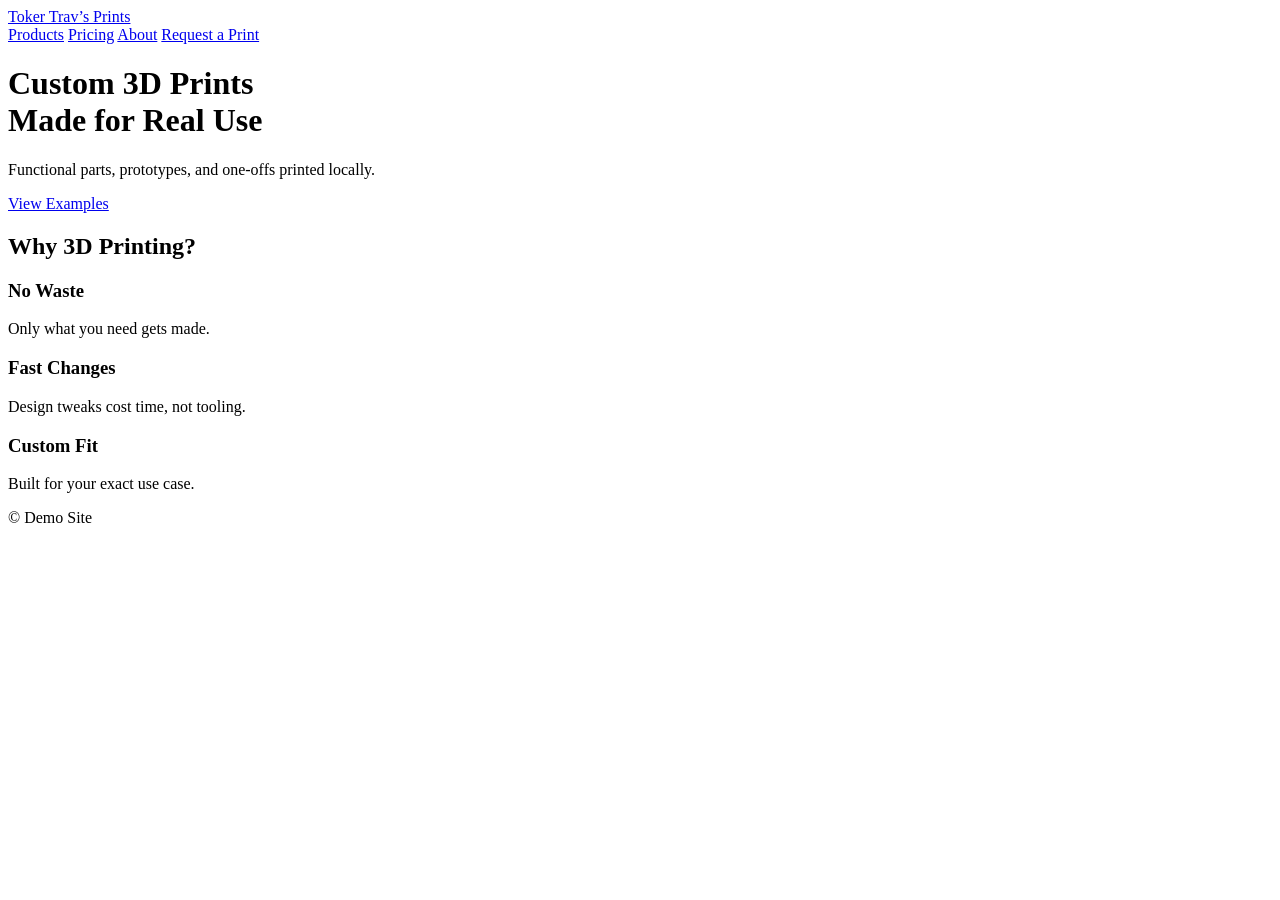
==== index.html @ 922c4897 "Add files via upload" ====
<!DOCTYPE html>
<html lang="en">
<head>
  <meta charset="UTF-8">
  <title>Toker Trav’s Prints</title>
  <link rel="stylesheet" href="css/style.css">
</head>
<body>

<div class="bg-art"></div>

<nav class="nav">
  <div class="nav-inner">
    <a class="logo" href="index.html">Toker Trav’s Prints</a>
    <div class="nav-links">
      <a href="product.html">Products</a>
      <a href="pricing.html">Pricing</a>
      <a href="about.html">About</a>
      <a href="request.html" class="nav-cta">Request a Print</a>
    </div>
  </div>
</nav>

<header class="hero">
  <h1>Custom <span>3D Prints</span><br>Made for Real Use</h1>
  <p>Functional parts, prototypes, and one‑offs printed locally.</p>
  <a class="cta" href="product.html">View Examples</a>
</header>

<section class="section">
  <h2>Why 3D Printing?</h2>
  <div class="why-grid">
    <div><h3>No Waste</h3><p>Only what you need gets made.</p></div>
    <div><h3>Fast Changes</h3><p>Design tweaks cost time, not tooling.</p></div>
    <div><h3>Custom Fit</h3><p>Built for your exact use case.</p></div>
  </div>
</section>

<footer>© Demo Site</footer>
</body>
</html>
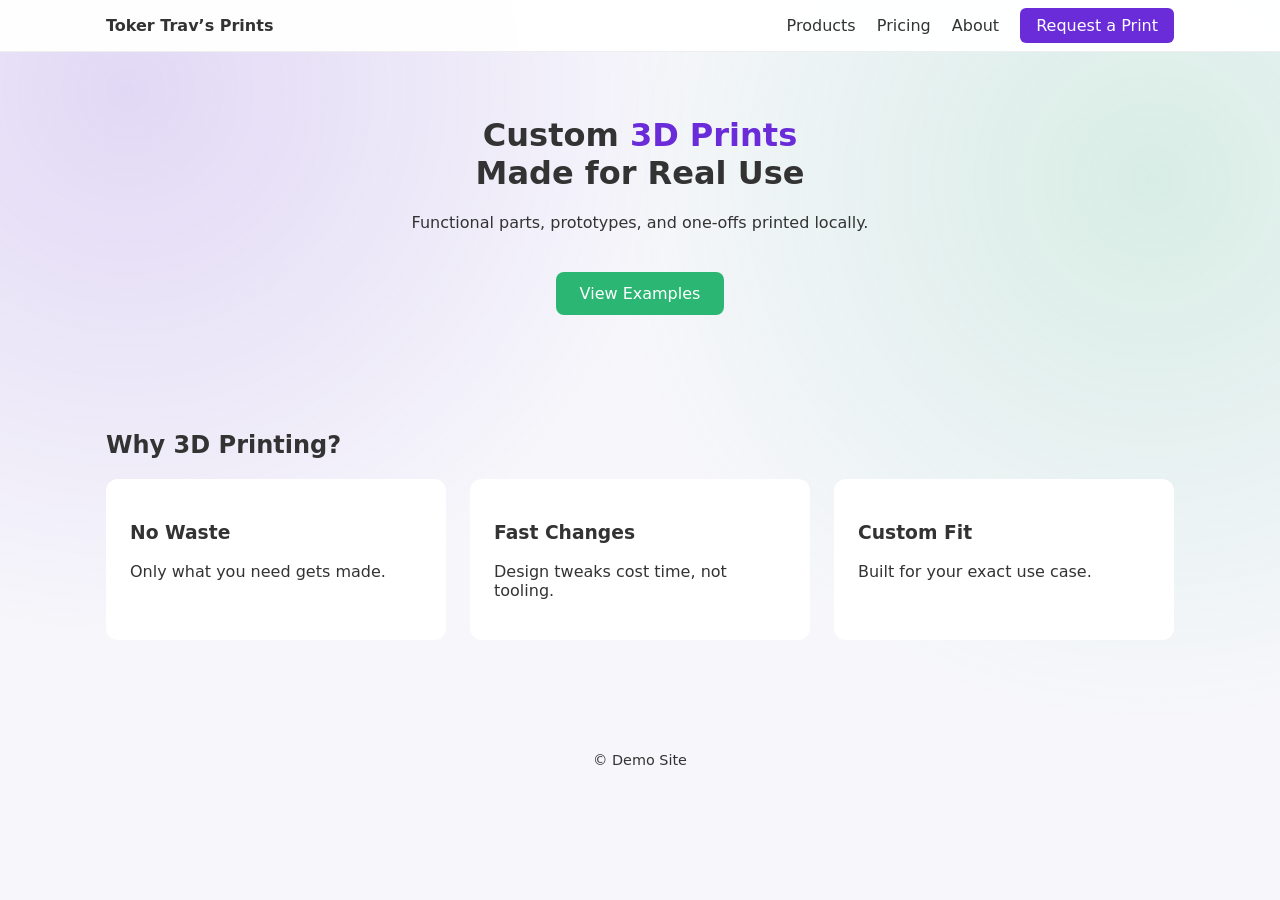
==== commit 739f68d6: "Add files via upload" ====
--- a/index.html
+++ b/index.html
@@ -3,7 +3,7 @@
 <head>
   <meta charset="UTF-8">
   <title>Toker Trav’s Prints</title>
-  <link rel="stylesheet" href="css/style.css">
+  <link rel="stylesheet" href="style.css">
 </head>
 <body>
 
@@ -37,5 +37,6 @@
 </section>
 
 <footer>© Demo Site</footer>
+<script src="main.js"></script>
 </body>
 </html>
--- a/style.css
+++ b/style.css
@@ -0,0 +1,170 @@
+:root {
+  --purple: #6a2bd9;
+  --green: #2bb673;
+  --bg: #f7f7fb;
+  --text: #333;
+}
+
+* {
+  box-sizing: border-box;
+  font-family: system-ui, sans-serif;
+}
+
+body {
+  margin: 0;
+  background: var(--bg);
+  color: var(--text);
+}
+
+a {
+  color: inherit;
+  text-decoration: none;
+}
+
+/* BACKGROUND */
+.bg-art {
+  position: fixed;
+  inset: 0;
+  z-index: -1;
+  background:
+    radial-gradient(circle at 10% 10%, rgba(106,43,217,0.15), transparent 40%),
+    radial-gradient(circle at 90% 20%, rgba(43,182,115,0.15), transparent 40%);
+}
+
+/* NAV */
+.nav {
+  background: rgba(255,255,255,0.95);
+  border-bottom: 1px solid #eee;
+  position: sticky;
+  top: 0;
+  z-index: 10;
+}
+
+.nav-inner {
+  max-width: 1100px;
+  margin: auto;
+  padding: 1rem;
+  display: flex;
+  justify-content: space-between;
+  align-items: center;
+}
+
+.logo {
+  font-weight: 700;
+}
+
+.nav-links a {
+  margin-left: 1rem;
+}
+
+.nav-cta {
+  background: var(--purple);
+  color: white;
+  padding: 0.5rem 1rem;
+  border-radius: 6px;
+}
+
+/* HERO */
+.hero {
+  max-width: 900px;
+  margin: 4rem auto;
+  padding: 0 1rem;
+  text-align: center;
+}
+
+.hero.small {
+  margin: 2.5rem auto;
+}
+
+.hero span {
+  color: var(--purple);
+}
+
+.cta {
+  display: inline-block;
+  margin-top: 1.5rem;
+  padding: 0.75rem 1.5rem;
+  background: var(--green);
+  color: white;
+  border-radius: 8px;
+}
+
+/* SECTIONS */
+.section {
+  max-width: 1100px;
+  margin: 3rem auto;
+  padding: 2rem 1rem;
+}
+
+.section.alt {
+  background: white;
+  border-radius: 16px;
+}
+
+/* GRIDS */
+.why-grid,
+.product-grid {
+  display: grid;
+  grid-template-columns: repeat(auto-fit, minmax(220px, 1fr));
+  gap: 1.5rem;
+}
+
+.why-grid div,
+.product-card {
+  background: white;
+  padding: 1.5rem;
+  border-radius: 12px;
+}
+
+/* PRODUCT */
+.product-card {
+  transition: transform 0.2s, box-shadow 0.2s;
+}
+
+.product-card:hover {
+  transform: translateY(-4px);
+  box-shadow: 0 10px 30px rgba(0,0,0,0.1);
+}
+
+.img-placeholder {
+  height: 140px;
+  background: linear-gradient(135deg, var(--purple), var(--green));
+  color: white;
+  display: flex;
+  align-items: center;
+  justify-content: center;
+  border-radius: 8px;
+  margin-bottom: 0.75rem;
+  font-weight: bold;
+}
+
+/* FORM */
+.quote-form {
+  max-width: 600px;
+  margin: auto;
+}
+
+.quote-form label {
+  display: block;
+  margin-bottom: 1rem;
+}
+
+.quote-form input,
+.quote-form textarea,
+.quote-form select {
+  width: 100%;
+  padding: 0.6rem;
+  margin-top: 0.3rem;
+}
+
+.form-note {
+  font-size: 0.85rem;
+  color: #666;
+}
+
+/* FOOTER */
+footer {
+  text-align: center;
+  padding: 2rem;
+  font-size: 0.9rem;
+}
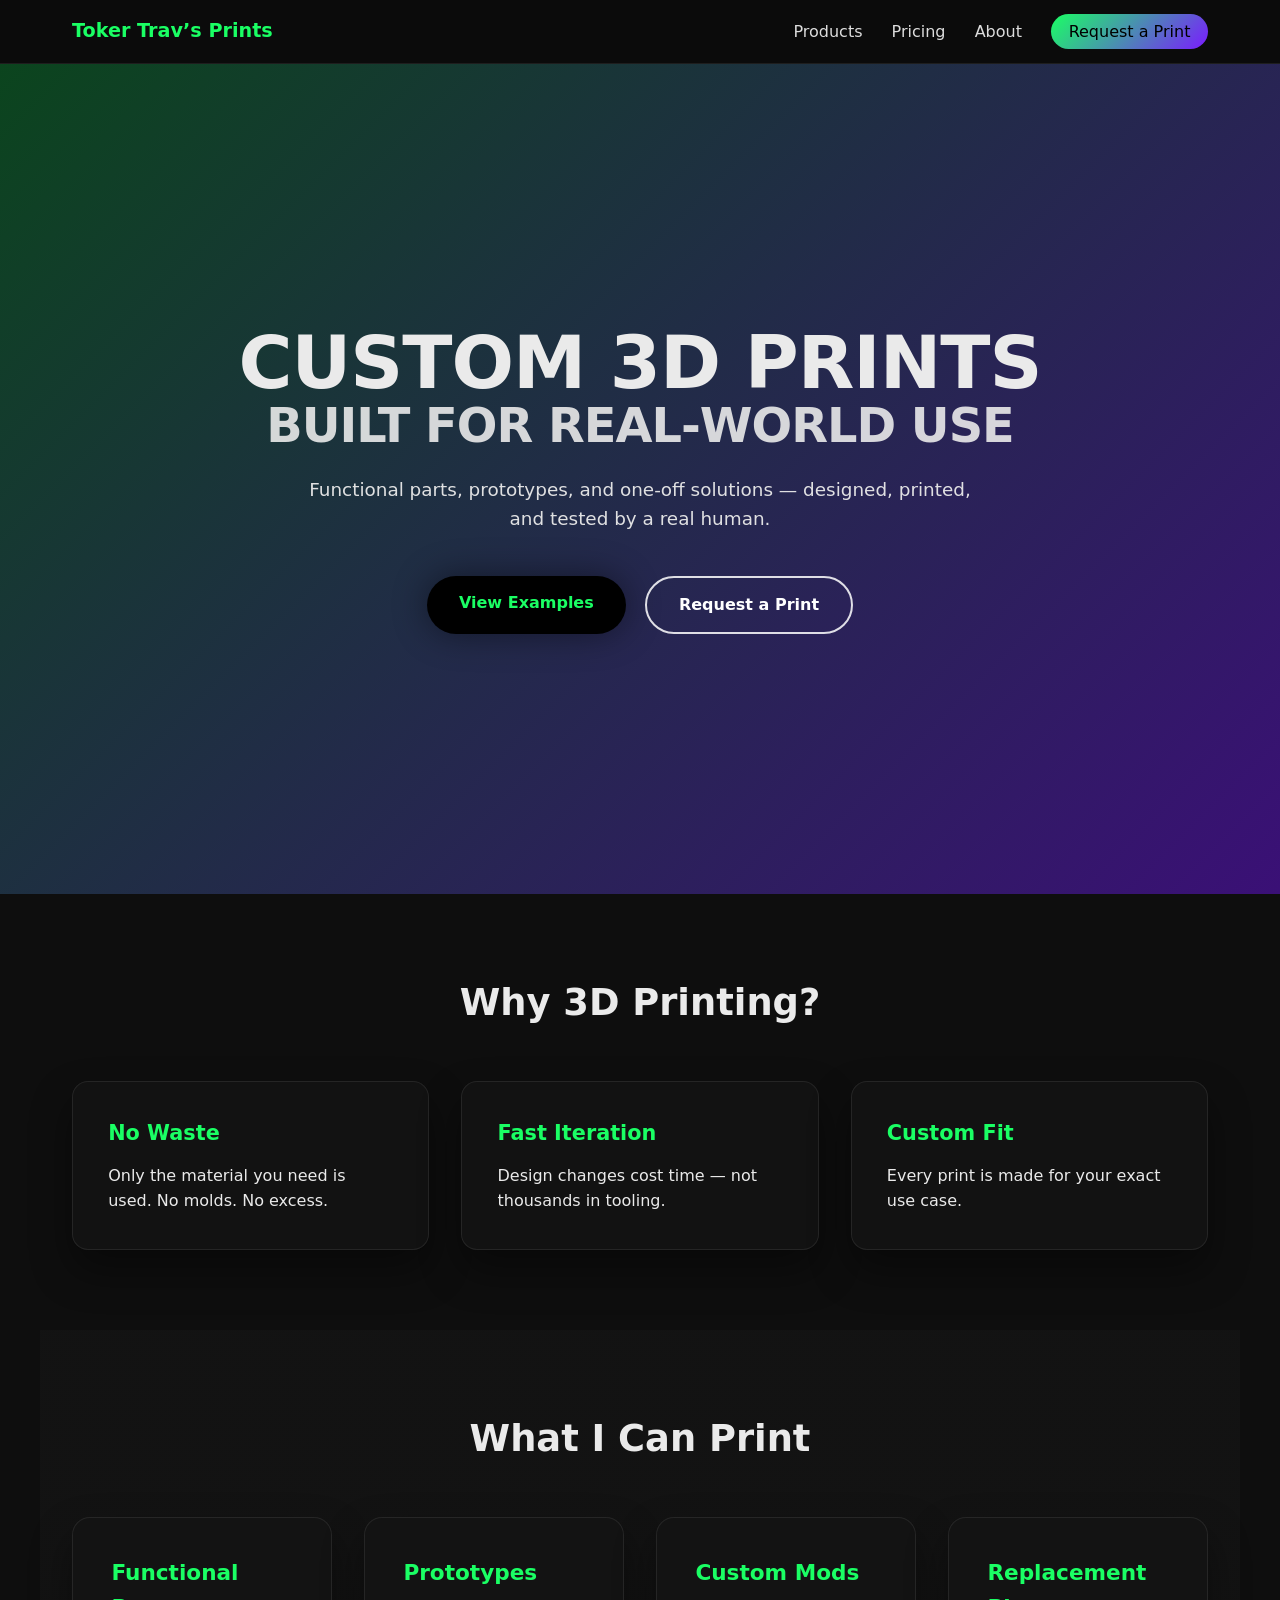
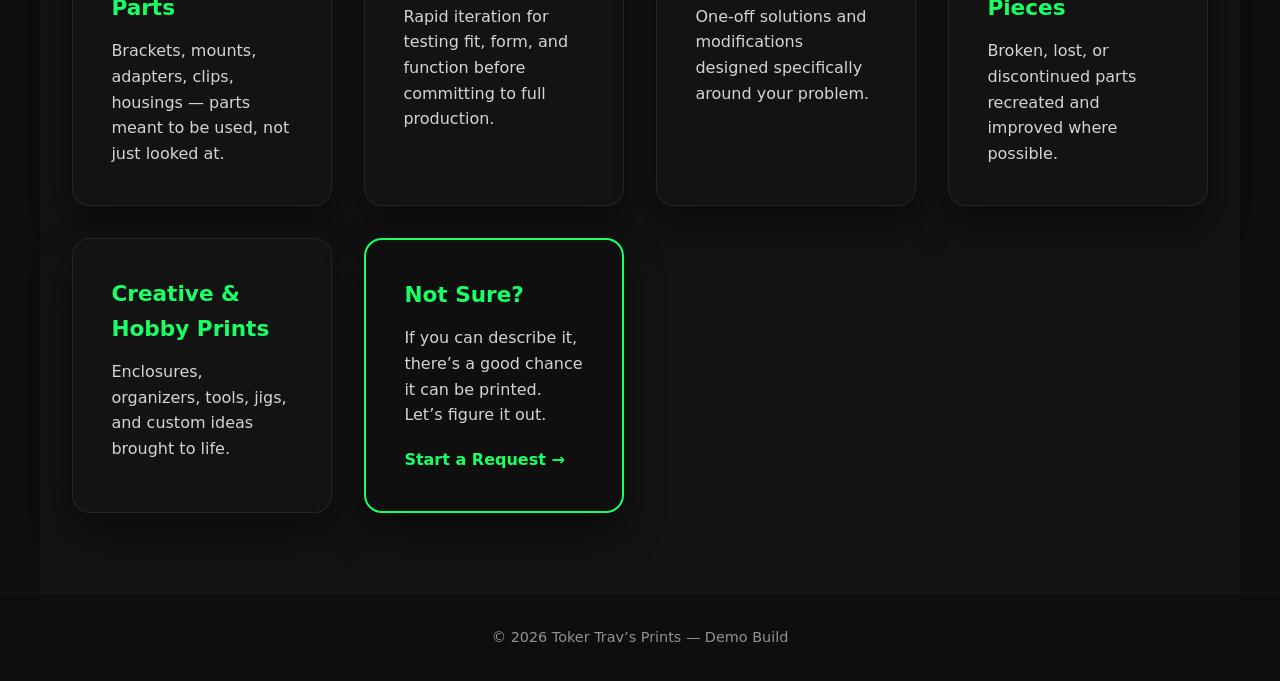
==== commit b6e7fe51: "Add files via upload" ====
--- a/index.html
+++ b/index.html
@@ -3,12 +3,12 @@
 <head>
   <meta charset="UTF-8">
   <title>Toker Trav’s Prints</title>
+  <meta name="viewport" content="width=device-width, initial-scale=1.0">
   <link rel="stylesheet" href="style.css">
 </head>
 <body>
 
-<div class="bg-art"></div>
-
+<!-- NAV -->
 <nav class="nav">
   <div class="nav-inner">
     <a class="logo" href="index.html">Toker Trav’s Prints</a>
@@ -21,22 +21,106 @@
   </div>
 </nav>
 
+<!-- HERO -->
 <header class="hero">
-  <h1>Custom <span>3D Prints</span><br>Made for Real Use</h1>
-  <p>Functional parts, prototypes, and one‑offs printed locally.</p>
-  <a class="cta" href="product.html">View Examples</a>
+  <div class="hero-inner">
+    <h1>
+      Custom 3D Prints
+      <span>Built for Real‑World Use</span>
+    </h1>
+
+    <p>
+      Functional parts, prototypes, and one‑off solutions —
+      designed, printed, and tested by a real human.
+    </p>
+
+    <div class="hero-actions">
+      <a href="product.html" class="cta primary">View Examples</a>
+      <a href="request.html" class="cta ghost">Request a Print</a>
+    </div>
+  </div>
 </header>
 
+<!-- WHY SECTION -->
 <section class="section">
   <h2>Why 3D Printing?</h2>
+
   <div class="why-grid">
-    <div><h3>No Waste</h3><p>Only what you need gets made.</p></div>
-    <div><h3>Fast Changes</h3><p>Design tweaks cost time, not tooling.</p></div>
-    <div><h3>Custom Fit</h3><p>Built for your exact use case.</p></div>
+    <div class="why-card">
+      <h3>No Waste</h3>
+      <p>Only the material you need is used. No molds. No excess.</p>
+    </div>
+
+    <div class="why-card">
+      <h3>Fast Iteration</h3>
+      <p>Design changes cost time — not thousands in tooling.</p>
+    </div>
+
+    <div class="why-card">
+      <h3>Custom Fit</h3>
+      <p>Every print is made for your exact use case.</p>
+    </div>
+  </div>
+</section>
+<section class="section services">
+  <h2>What I Can Print</h2>
+
+  <div class="services-grid">
+    <div class="service-card">
+      <h3>Functional Parts</h3>
+      <p>
+        Brackets, mounts, adapters, clips, housings —
+        parts meant to be used, not just looked at.
+      </p>
+    </div>
+
+    <div class="service-card">
+      <h3>Prototypes</h3>
+      <p>
+        Rapid iteration for testing fit, form, and function
+        before committing to full production.
+      </p>
+    </div>
+
+    <div class="service-card">
+      <h3>Custom Mods</h3>
+      <p>
+        One‑off solutions and modifications designed
+        specifically around your problem.
+      </p>
+    </div>
+
+    <div class="service-card">
+      <h3>Replacement Pieces</h3>
+      <p>
+        Broken, lost, or discontinued parts recreated
+        and improved where possible.
+      </p>
+    </div>
+
+    <div class="service-card">
+      <h3>Creative & Hobby Prints</h3>
+      <p>
+        Enclosures, organizers, tools, jigs,
+        and custom ideas brought to life.
+      </p>
+    </div>
+
+    <div class="service-card highlight">
+      <h3>Not Sure?</h3>
+      <p>
+        If you can describe it, there’s a good chance
+        it can be printed. Let’s figure it out.
+      </p>
+      <a href="request.html" class="service-link">Start a Request →</a>
+    </div>
   </div>
 </section>
 
-<footer>© Demo Site</footer>
-<script src="main.js"></script>
+
+<footer class="footer">
+  © 2026 Toker Trav’s Prints — Demo Build
+</footer>
+
 </body>
 </html>
--- a/style.css
+++ b/style.css
@@ -1,170 +1,433 @@
-:root {
-  --purple: #6a2bd9;
-  --green: #2bb673;
-  --bg: #f7f7fb;
-  --text: #333;
-}
+/* =========================
+   RESET + BASE
+========================= */
 
 * {
   box-sizing: border-box;
-  font-family: system-ui, sans-serif;
+  margin: 0;
+  padding: 0;
 }
 
 body {
-  margin: 0;
-  background: var(--bg);
-  color: var(--text);
+  font-family: system-ui, -apple-system, BlinkMacSystemFont, sans-serif;
+  background: #0e0e0e;
+  color: #eaeaea;
+  line-height: 1.6;
 }
 
 a {
   color: inherit;
-  text-decoration: none;
-}
-
-/* BACKGROUND */
-.bg-art {
-  position: fixed;
-  inset: 0;
-  z-index: -1;
-  background:
-    radial-gradient(circle at 10% 10%, rgba(106,43,217,0.15), transparent 40%),
-    radial-gradient(circle at 90% 20%, rgba(43,182,115,0.15), transparent 40%);
-}
-
-/* NAV */
+}
+
+/* =========================
+   NAVIGATION
+========================= */
+
 .nav {
-  background: rgba(255,255,255,0.95);
-  border-bottom: 1px solid #eee;
+  background: #0b0b0b;
+  border-bottom: 1px solid rgba(255,255,255,0.08);
   position: sticky;
   top: 0;
-  z-index: 10;
+  z-index: 50;
 }
 
 .nav-inner {
-  max-width: 1100px;
+  max-width: 1200px;
   margin: auto;
-  padding: 1rem;
+  padding: 1rem 2rem;
   display: flex;
   justify-content: space-between;
   align-items: center;
 }
 
 .logo {
+  font-size: 1.2rem;
+  font-weight: 800;
+  color: #1aff64;
+  text-decoration: none;
+}
+
+.nav-links a {
+  margin-left: 1.5rem;
+  text-decoration: none;
+  color: #ddd;
+  font-weight: 500;
+  transition: color 0.2s ease;
+}
+
+.nav-links a:hover {
+  color: #1aff64;
+}
+
+.nav-cta {
+  padding: 0.5rem 1.1rem;
+  border-radius: 999px;
+  background: linear-gradient(135deg, #1aff64, #7a1cff);
+  color: #000 !important;
   font-weight: 700;
 }
 
-.nav-links a {
-  margin-left: 1rem;
-}
-
-.nav-cta {
-  background: var(--purple);
-  color: white;
-  padding: 0.5rem 1rem;
-  border-radius: 6px;
-}
-
-/* HERO */
+/* =========================
+   HERO
+========================= */
+
 .hero {
-  max-width: 900px;
-  margin: 4rem auto;
-  padding: 0 1rem;
-  text-align: center;
-}
-
-.hero.small {
-  margin: 2.5rem auto;
-}
-
-.hero span {
-  color: var(--purple);
-}
-
-.cta {
-  display: inline-block;
-  margin-top: 1.5rem;
-  padding: 0.75rem 1.5rem;
-  background: var(--green);
-  color: white;
-  border-radius: 8px;
-}
-
-/* SECTIONS */
-.section {
-  max-width: 1100px;
-  margin: 3rem auto;
-  padding: 2rem 1rem;
-}
-
-.section.alt {
-  background: white;
-  border-radius: 16px;
-}
-
-/* GRIDS */
-.why-grid,
-.product-grid {
-  display: grid;
-  grid-template-columns: repeat(auto-fit, minmax(220px, 1fr));
-  gap: 1.5rem;
-}
-
-.why-grid div,
-.product-card {
-  background: white;
-  padding: 1.5rem;
-  border-radius: 12px;
-}
-
-/* PRODUCT */
-.product-card {
-  transition: transform 0.2s, box-shadow 0.2s;
-}
-
-.product-card:hover {
-  transform: translateY(-4px);
-  box-shadow: 0 10px 30px rgba(0,0,0,0.1);
-}
-
-.img-placeholder {
-  height: 140px;
-  background: linear-gradient(135deg, var(--purple), var(--green));
-  color: white;
+  min-height: calc(100vh - 70px);
   display: flex;
   align-items: center;
   justify-content: center;
-  border-radius: 8px;
-  margin-bottom: 0.75rem;
-  font-weight: bold;
-}
-
-/* FORM */
-.quote-form {
-  max-width: 600px;
+  padding: 5rem 2rem;
+  position: relative;
+  overflow: hidden;
+
+  background-image:
+    linear-gradient(
+      135deg,
+      rgba(26,255,100,0.25),
+      rgba(122,28,255,0.45)
+    ),
+    linear-gradient(
+      rgba(0,0,0,0.6),
+      rgba(0,0,0,0.6)
+    ),
+    url("https://www.nanalyze.com/app/uploads/2020/06/Investing-3D-Printing-Stocks-Teaser-1024x683.jpg.webp");
+
+  background-size: cover;
+  background-position: center;
+  background-repeat: no-repeat;
+}
+
+.hero-inner {
+  max-width: 900px;
+  text-align: center;
+  animation: heroFade 0.9s ease-out forwards;
+}
+
+.hero h1 {
+  font-size: clamp(3rem, 6vw, 4.6rem);
+  font-weight: 900;
+  text-transform: uppercase;
+  letter-spacing: -1px;
+  line-height: 1.05;
+  margin-bottom: 1.5rem;
+}
+
+.hero h1 span {
+  display: block;
+  font-size: 0.65em;
+  font-weight: 600;
+  opacity: 0.9;
+}
+
+.hero p {
+  max-width: 700px;
+  margin: 0 auto 2.6rem;
+  font-size: 1.15rem;
+  opacity: 0.95;
+}
+
+/* =========================
+   HERO BUTTONS
+========================= */
+
+.hero-actions {
+  display: flex;
+  gap: 1.2rem;
+  justify-content: center;
+  flex-wrap: wrap;
+}
+
+.cta {
+  padding: 0.9rem 2rem;
+  border-radius: 999px;
+  font-weight: 700;
+  text-decoration: none;
+  transition: all 0.25s ease;
+}
+
+.cta.primary {
+  background: #000;
+  color: #1aff64;
+  box-shadow: 0 0 35px rgba(0,0,0,0.45);
+}
+
+.cta.primary:hover {
+  transform: translateY(-3px) scale(1.04);
+  box-shadow: 0 0 55px rgba(26,255,100,0.8);
+}
+
+.cta.ghost {
+  border: 2px solid rgba(255,255,255,0.85);
+  color: #fff;
+}
+
+.cta.ghost:hover {
+  background: rgba(255,255,255,0.15);
+  transform: translateY(-3px);
+}
+
+/* =========================
+   SECTIONS
+========================= */
+
+.section {
+  max-width: 1200px;
   margin: auto;
-}
-
-.quote-form label {
-  display: block;
-  margin-bottom: 1rem;
-}
-
-.quote-form input,
-.quote-form textarea,
-.quote-form select {
-  width: 100%;
-  padding: 0.6rem;
-  margin-top: 0.3rem;
-}
-
-.form-note {
-  font-size: 0.85rem;
-  color: #666;
-}
-
-/* FOOTER */
-footer {
+  padding: 5rem 2rem;
+}
+
+.section h2 {
+  text-align: center;
+  font-size: 2.3rem;
+  margin-bottom: 3rem;
+}
+
+/* =========================
+   WHY / SERVICES GRID
+========================= */
+
+.why-grid {
+  display: grid;
+  grid-template-columns: repeat(auto-fit, minmax(250px, 1fr));
+  gap: 2rem;
+}
+
+.why-card {
+  background: #151515;
+  border: 1px solid rgba(255,255,255,0.08);
+  border-radius: 16px;
+  padding: 2.2rem;
+  transition: all 0.3s ease;
+  position: relative;
+}
+
+.why-card::before {
+  content: "";
+  position: absolute;
+  inset: 0;
+  border-radius: 16px;
+  background: linear-gradient(135deg, #1aff64, #7a1cff);
+  opacity: 0;
+  z-index: -1;
+  transition: opacity 0.3s ease;
+}
+
+.why-card:hover::before {
+  opacity: 0.25;
+}
+
+.why-card:hover {
+  transform: translateY(-6px);
+  box-shadow: 0 0 35px rgba(122,28,255,0.45);
+}
+
+.why-card h3 {
+  color: #1aff64;
+  margin-bottom: 0.8rem;
+  font-size: 1.3rem;
+}
+
+/* =========================
+   FOOTER
+========================= */
+
+.footer {
   text-align: center;
   padding: 2rem;
   font-size: 0.9rem;
-}
+  opacity: 0.6;
+  border-top: 1px solid rgba(255,255,255,0.08);
+}
+
+/* =========================
+   ANIMATIONS
+========================= */
+
+@keyframes heroFade {
+  from {
+    opacity: 0;
+    transform: translateY(25px);
+  }
+  to {
+    opacity: 1;
+    transform: translateY(0);
+  }
+}
+/* =========================
+   SERVICES
+========================= */
+
+.services {
+  background: linear-gradient(
+    rgba(255,255,255,0.02),
+    rgba(255,255,255,0.02)
+  );
+}
+
+.services-grid {
+  display: grid;
+  grid-template-columns: repeat(auto-fit, minmax(260px, 1fr));
+  gap: 2rem;
+}
+
+.service-card {
+  background: #141414;
+  border: 1px solid rgba(255,255,255,0.08);
+  border-radius: 18px;
+  padding: 2.4rem;
+  transition: all 0.35s ease;
+  position: relative;
+}
+
+.service-card::after {
+  content: "";
+  position: absolute;
+  inset: 0;
+  border-radius: 18px;
+  background: linear-gradient(135deg, #1aff64, #7a1cff);
+  opacity: 0;
+  z-index: -1;
+  transition: opacity 0.35s ease;
+}
+
+.service-card:hover::after {
+  opacity: 0.25;
+}
+
+.service-card:hover {
+  transform: translateY(-8px);
+  box-shadow: 0 0 40px rgba(26,255,100,0.25);
+}
+
+.service-card h3 {
+  color: #1aff64;
+  font-size: 1.35rem;
+  margin-bottom: 0.8rem;
+}
+
+.service-card p {
+  opacity: 0.9;
+  font-size: 1rem;
+}
+
+.service-card.highlight {
+  background: #0f0f0f;
+  border: 2px solid #1aff64;
+}
+
+.service-link {
+  display: inline-block;
+  margin-top: 1.2rem;
+  color: #1aff64;
+  font-weight: 700;
+  text-decoration: none;
+}
+
+.service-link:hover {
+  text-decoration: underline;
+}
+/* =========================
+   REQUEST PAGE BACKGROUND
+========================= */
+
+.request-page {
+  background-image:
+    linear-gradient(
+      rgba(0,0,0,0.65),
+      rgba(0,0,0,0.65)
+    ),
+    linear-gradient(
+      135deg,
+      rgba(26,255,100,0.2),
+      rgba(122,28,255,0.3)
+    ),
+    url("https://media.istockphoto.com/id/1316710081/photo/3d-printer-printing-prototypes.jpg?s=612x612&w=0&k=20&c=ET2KgbKfgAQu2VvZBUPziK815zf961Yl4xEodSxT2to=");
+
+  background-size: cover;
+  background-position: center;
+  background-attachment: fixed;
+}
+/* =========================
+   PRODUCTS PAGE BACKGROUND
+========================= */
+
+.products-page {
+  background-image:
+    linear-gradient(
+      rgba(0,0,0,0.65),
+      rgba(0,0,0,0.65)
+    ),
+    linear-gradient(
+      135deg,
+      rgba(26,255,100,0.2),
+      rgba(122,28,255,0.3)
+    ),
+    url("https://pic2-cdn.creality.com/comp/model/e7fe10ad9dd301700969cd9aa1ae2544.webp");
+
+  background-size: cover;
+  background-position: center;
+  background-attachment: fixed;
+}
+/* =========================
+   PRICING PAGE BACKGROUND
+========================= */
+
+.pricing-page {
+  background-image:
+    linear-gradient(
+      rgba(0,0,0,0.65),
+      rgba(0,0,0,0.65)
+    ),
+    linear-gradient(
+      135deg,
+      rgba(26,255,100,0.2),
+      rgba(122,28,255,0.3)
+    ),
+    url("https://media.istockphoto.com/id/1297185214/photo/multicolored-filaments-of-plastic-for-printing-on-3d-printer-close-up.jpg?s=612x612&w=0&k=20&c=EPEfc2m31w-EQArc0e_ueI-VNDVIYcNPSI8PShlg7Kg=");
+
+  background-size: cover;
+  background-position: center;
+  background-attachment: fixed;
+}
+/* =========================
+   ABOUT PAGE BACKGROUND
+========================= */
+
+.about-page {
+  background-image:
+    linear-gradient(
+      rgba(0,0,0,0.65),
+      rgba(0,0,0,0.65)
+    ),
+    linear-gradient(
+      135deg,
+      rgba(26,255,100,0.2),
+      rgba(122,28,255,0.3)
+    ),
+    url("https://media.istockphoto.com/id/1269868014/photo/3d-printer-printing-prototypes.jpg?s=612x612&w=0&k=20&c=FEJ5oGATwYZKfly52NRWZx2GqeuoD1FIFIgGSwmirt0=");
+
+  background-size: cover;
+  background-position: center;
+  background-attachment: fixed;
+}
+/* =========================
+   GLASS CARD POLISH
+========================= */
+
+.why-card,
+.pricing-card,
+.service-card {
+  background: rgba(20, 20, 20, 0.75);
+  backdrop-filter: blur(10px);
+  -webkit-backdrop-filter: blur(10px);
+  border: 1px solid rgba(255,255,255,0.08);
+  box-shadow: 0 20px 40px rgba(0,0,0,0.4);
+  transition: transform 0.3s ease, box-shadow 0.3s ease;
+}
+
+.why-card:hover,
+.pricing-card:hover,
+.service-card:hover {
+  transform: translateY(-6px);
+  box-shadow: 0 30px 60px rgba(0,0,0,0.6);
+}
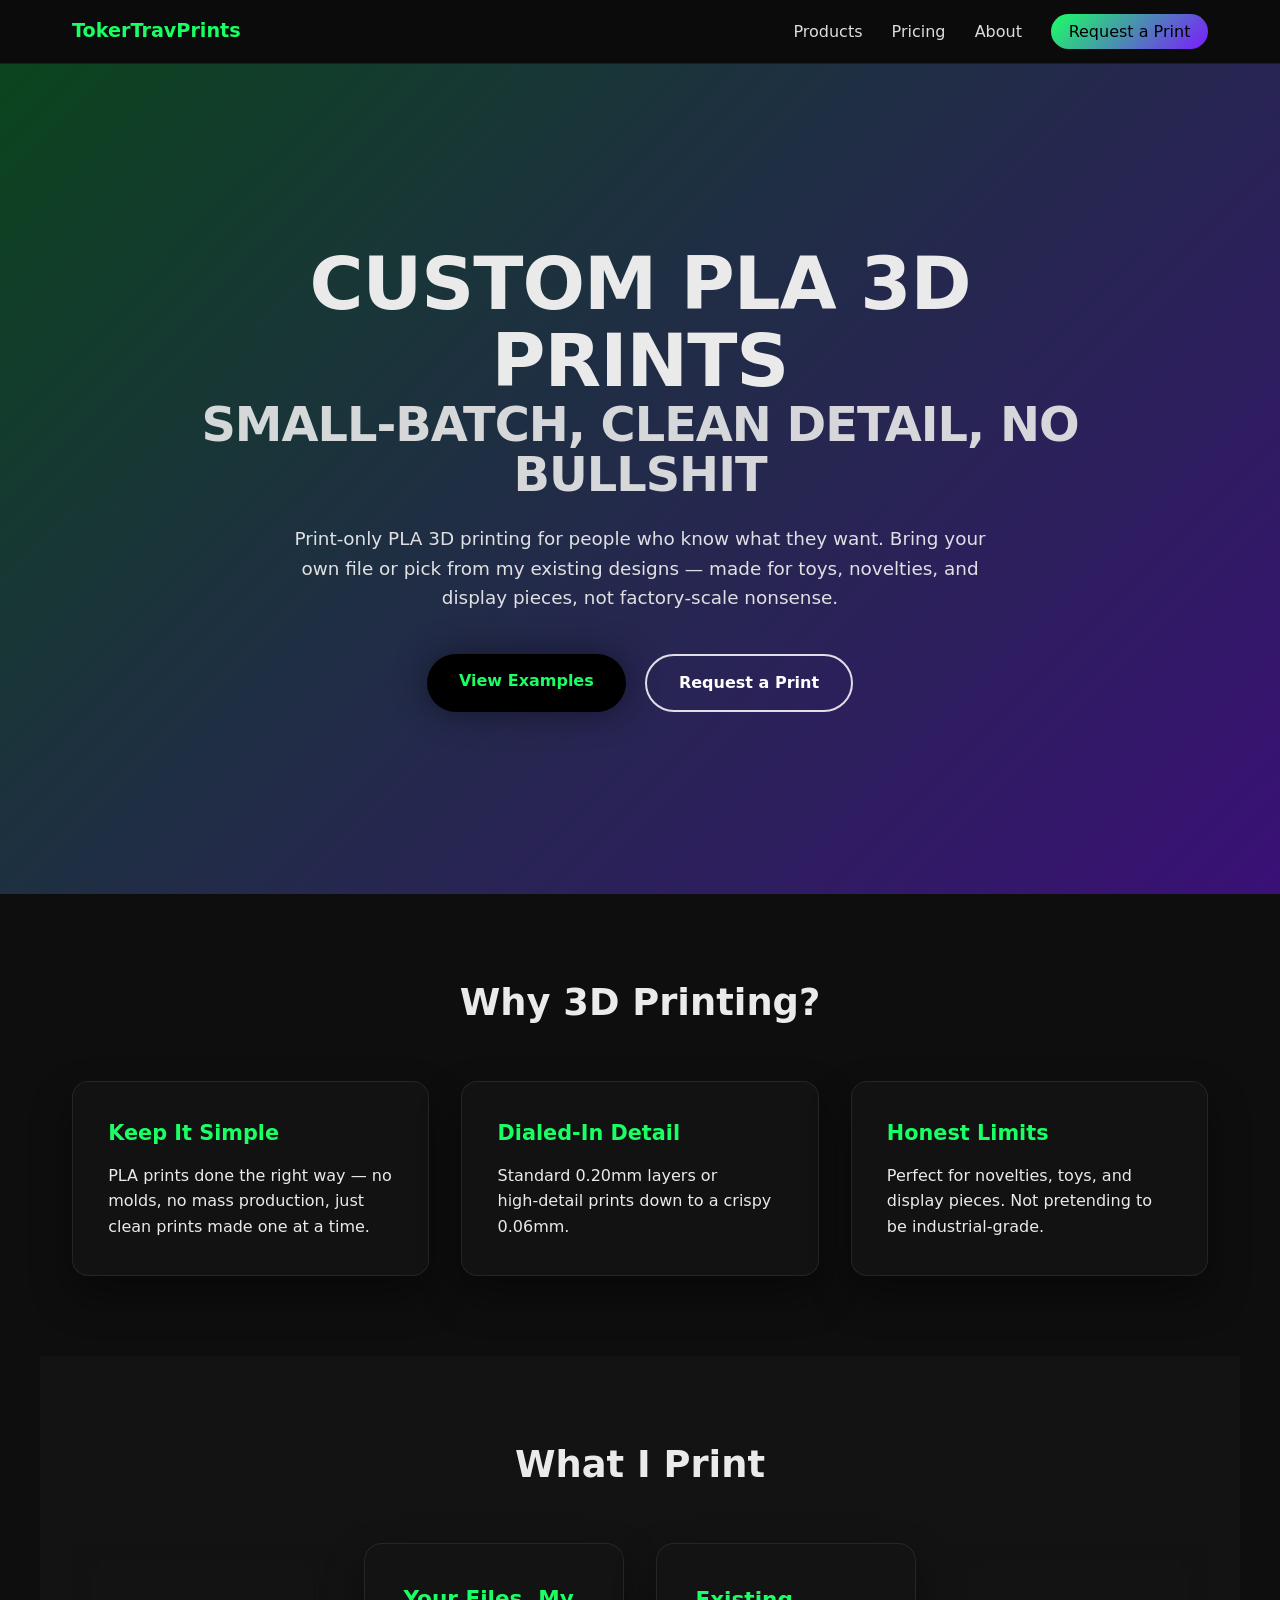
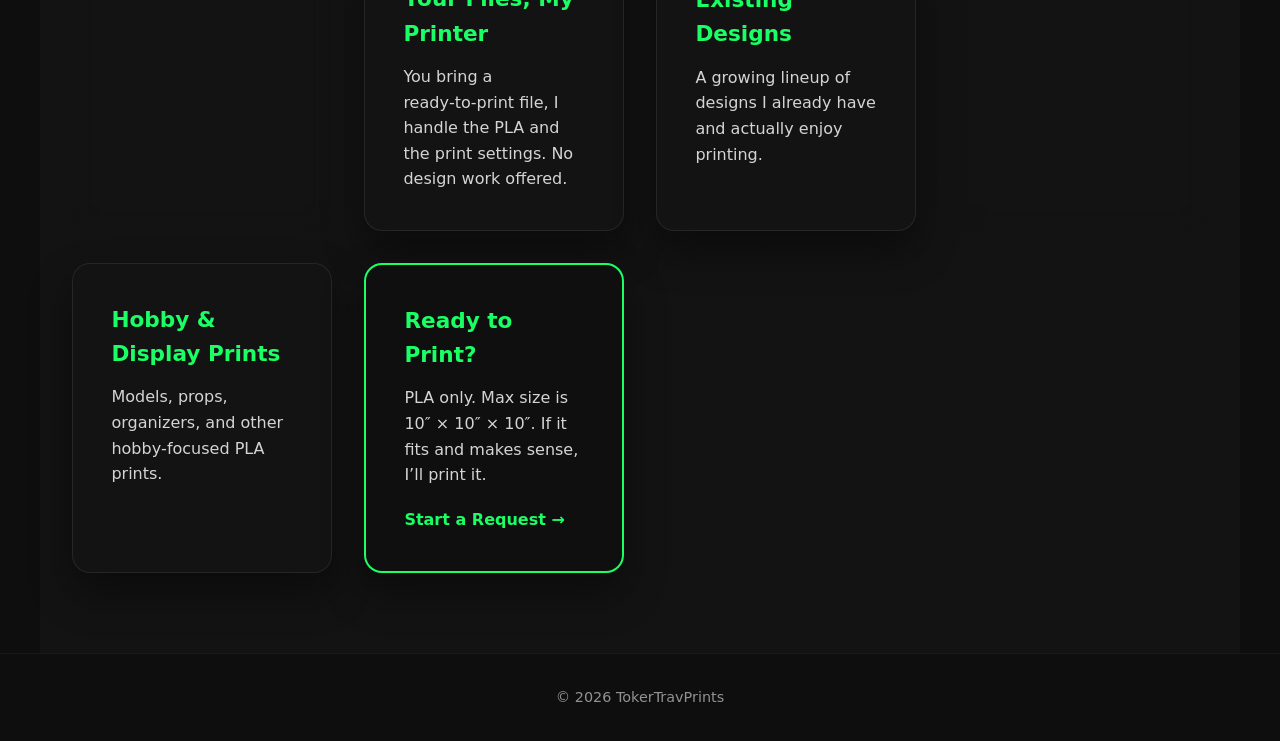
==== commit 763c8d46: "Add files via upload" ====
--- a/index.html
+++ b/index.html
@@ -2,7 +2,7 @@
 <html lang="en">
 <head>
   <meta charset="UTF-8">
-  <title>Toker Trav’s Prints</title>
+  <title>TokerTravPrints</title>
   <meta name="viewport" content="width=device-width, initial-scale=1.0">
   <link rel="stylesheet" href="style.css">
 </head>
@@ -11,7 +11,7 @@
 <!-- NAV -->
 <nav class="nav">
   <div class="nav-inner">
-    <a class="logo" href="index.html">Toker Trav’s Prints</a>
+    <a class="logo" href="index.html">TokerTravPrints</a>
     <div class="nav-links">
       <a href="product.html">Products</a>
       <a href="pricing.html">Pricing</a>
@@ -25,15 +25,14 @@
 <header class="hero">
   <div class="hero-inner">
     <h1>
-      Custom 3D Prints
-      <span>Built for Real‑World Use</span>
+      Custom PLA 3D Prints
+      <span>Small‑Batch, Clean Detail, No Bullshit</span>
     </h1>
-
     <p>
-      Functional parts, prototypes, and one‑off solutions —
-      designed, printed, and tested by a real human.
+      Print‑only PLA 3D printing for people who know what they want.
+      Bring your own file or pick from my existing designs — made for
+      toys, novelties, and display pieces, not factory‑scale nonsense.
     </p>
-
     <div class="hero-actions">
       <a href="product.html" class="cta primary">View Examples</a>
       <a href="request.html" class="cta ghost">Request a Print</a>
@@ -44,82 +43,95 @@
 <!-- WHY SECTION -->
 <section class="section">
   <h2>Why 3D Printing?</h2>
+  <div class="why-grid">
 
-  <div class="why-grid">
     <div class="why-card">
-      <h3>No Waste</h3>
-      <p>Only the material you need is used. No molds. No excess.</p>
+      <h3>Keep It Simple</h3>
+      <p>
+        PLA prints done the right way — no molds, no mass production,
+        just clean prints made one at a time.
+      </p>
     </div>
 
     <div class="why-card">
-      <h3>Fast Iteration</h3>
-      <p>Design changes cost time — not thousands in tooling.</p>
+      <h3>Dialed‑In Detail</h3>
+      <p>
+        Standard 0.20mm layers or high‑detail prints
+        down to a crispy 0.06mm.
+      </p>
     </div>
 
     <div class="why-card">
-      <h3>Custom Fit</h3>
-      <p>Every print is made for your exact use case.</p>
+      <h3>Honest Limits</h3>
+      <p>
+        Perfect for novelties, toys, and display pieces.
+        Not pretending to be industrial‑grade.
+      </p>
     </div>
+
   </div>
 </section>
+
+<!-- SERVICES -->
 <section class="section services">
-  <h2>What I Can Print</h2>
+  <h2>What I Print</h2>
+  <div class="services-grid">
 
-  <div class="services-grid">
     <div class="service-card">
-      <h3>Functional Parts</h3>
+      <h3>Novelties & Toys</h3>
       <p>
-        Brackets, mounts, adapters, clips, housings —
-        parts meant to be used, not just looked at.
+        Fun prints for desks, shelves, gifts, and collections.
+        Made to look good and print clean.
       </p>
     </div>
 
     <div class="service-card">
-      <h3>Prototypes</h3>
+      <h3>Your Files, My Printer</h3>
       <p>
-        Rapid iteration for testing fit, form, and function
-        before committing to full production.
+        You bring a ready‑to‑print file,
+        I handle the PLA and the print settings.
+        No design work offered.
       </p>
     </div>
 
     <div class="service-card">
-      <h3>Custom Mods</h3>
+      <h3>Existing Designs</h3>
       <p>
-        One‑off solutions and modifications designed
-        specifically around your problem.
+        A growing lineup of designs I already have
+        and actually enjoy printing.
       </p>
     </div>
 
     <div class="service-card">
-      <h3>Replacement Pieces</h3>
+      <h3>Light‑Duty Parts</h3>
       <p>
-        Broken, lost, or discontinued parts recreated
-        and improved where possible.
+        Simple brackets, organizers, and adapters
+        meant for everyday, non‑structural use.
       </p>
     </div>
 
     <div class="service-card">
-      <h3>Creative & Hobby Prints</h3>
+      <h3>Hobby & Display Prints</h3>
       <p>
-        Enclosures, organizers, tools, jigs,
-        and custom ideas brought to life.
+        Models, props, organizers, and other
+        hobby‑focused PLA prints.
       </p>
     </div>
 
     <div class="service-card highlight">
-      <h3>Not Sure?</h3>
+      <h3>Ready to Print?</h3>
       <p>
-        If you can describe it, there’s a good chance
-        it can be printed. Let’s figure it out.
+        PLA only. Max size is 10″ × 10″ × 10″.
+        If it fits and makes sense, I’ll print it.
       </p>
       <a href="request.html" class="service-link">Start a Request →</a>
     </div>
+
   </div>
 </section>
 
-
 <footer class="footer">
-  © 2026 Toker Trav’s Prints — Demo Build
+  © 2026 TokerTravPrints
 </footer>
 
 </body>
